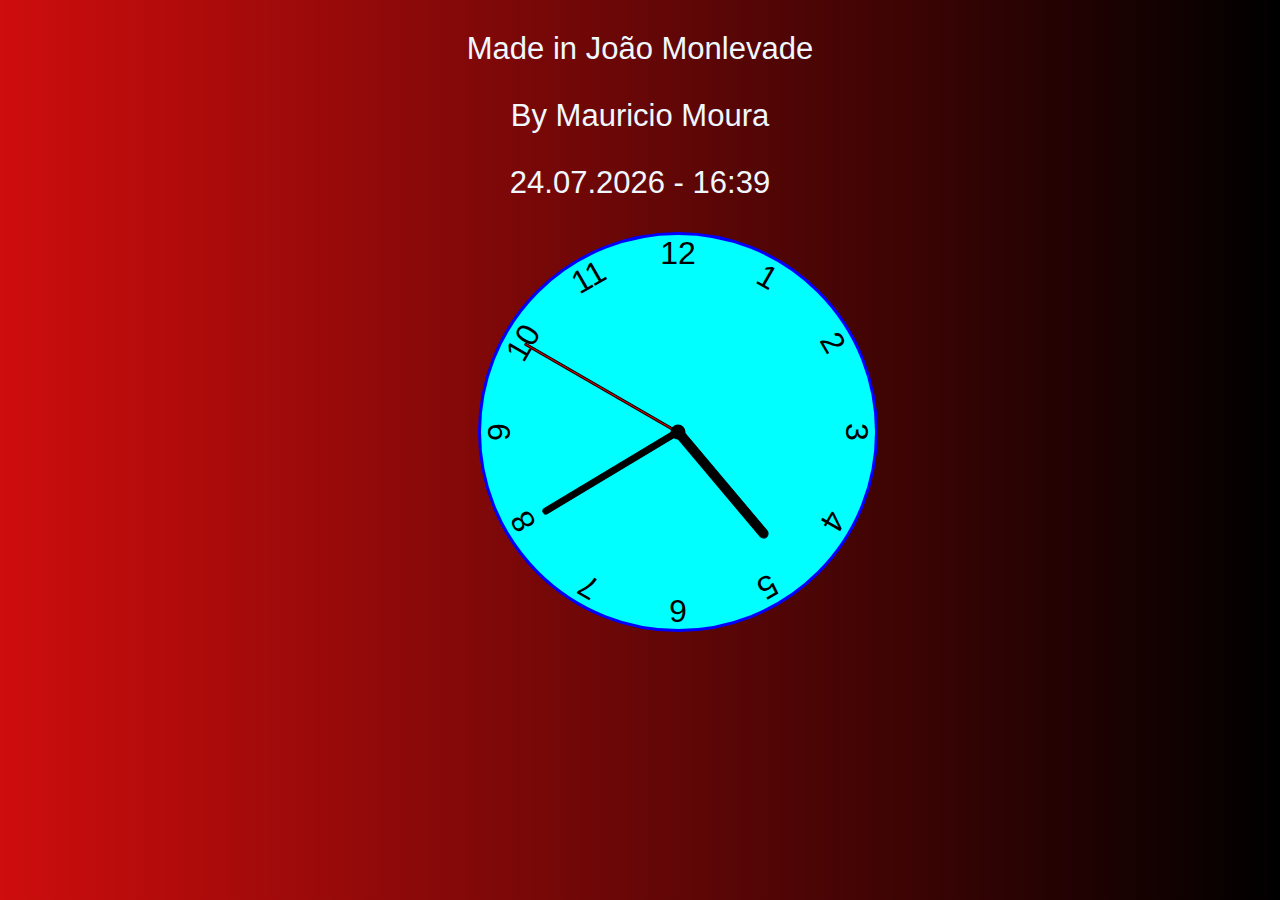
==== index.html @ 01a2ad24 "relogio original" ====
<!DOCTYPE html>
<html lang="en">
<head>
    <meta charset="UTF-8">
    <meta http-equiv="X-UA-Compatible" content="IE=edge">
    <meta name="viewport" content="width=device-width, initial-scale=1.0">
    <meta hhtp-equiv="X-UA-Compatible" content="ie=edge"> 
    <link rel="stylesheet" href="style.css">
    <script defer src="script.js"></script>
    <title>Portfolio</title>
</head>
<body>

<div class="criador">
        <p>Made in João Monlevade</p>
        <p>By Mauricio Moura</p>
        <p><span id="datetime"></span></p>
</div>

<div class="conteudo">


    <div>

    <script>
        var dt = new Date();
        document.getElementById("datetime").innerHTML = (("0"+dt.getDate()).slice(-2)) +"."+ (("0"+(dt.getMonth()+1)).slice(-2)) +"."+ (dt.getFullYear()) +" - "+
         (("0"+dt.getHours()).slice(-2)) +":"+ (("0"+dt.getMinutes()).slice(-2));
    </script>

    <div class="clock">
        <div class="hand hour"data-hour-hand></div>
        <div class="hand minute"data-minute-hand></div>
        <div class="hand second"data-second-hand></div>
        
        <div class="number number1">1</div>
        <div class="number number2">2</div>
        <div class="number number3">3</div>
        <div class="number number4">4</div>
        <div class="number number5">5</div>
        <div class="number number6">6</div>
        <div class="number number7">7</div>
        <div class="number number8">8</div>
        <div class="number number9">9</div>
        <div class="number number10">10</div>
        <div class="number number11">11</div>
        <div class="number number12">12</div>
    </div>

</div>
</body>
</html>
---- style.css ----
*, *::before, *::after{

    box-sizing: border-box;
    font-family: 'Segoe UI', Tahoma, Geneva, Verdana, sans-serif;
       


}

body{
    background: linear-gradient(to right, rgb(206, 13, 13), hsl(100, 100%, 0%));
    
   
}

.clock{
    width: 400px;
    height: 400px;
    background-color: aqua;
    
    border: 3px solid blue;
    position: absolute;
    border-radius: 50%;
    margin-left: 470px;
    

   
    
}

.clock .number{
    --rotation: 0;
    position: absolute;
    width: 100%;
    height: 100%;
    text-align: center;
    font-size: 2rem;
    transform: rotate(var(--rotation));
}

.clock .number1{--rotation:30deg}
.clock .number2{--rotation:60deg}
.clock .number3{--rotation:90deg}
.clock .number4{--rotation:120deg}
.clock .number5{--rotation:150deg}
.clock .number6{--rotation:180deg}
.clock .number7{--rotation:210deg}
.clock .number8{--rotation:240deg}
.clock .number9{--rotation:270deg}
.clock .number10{--rotation:300deg}
.clock .number11{--rotation:330deg}
.clock .number12{--rotation:360deg}

.clock .hand {
    --rotation: 0;
    position: absolute;
    bottom: 50%;
    left: 50%;
    border: 1px solid black;
    border-top-left-radius: 10px;
    border-top-right-radius: 10px;
    transform-origin: bottom;
    z-index: 10;
    transform: translateX(-50%) rotate(calc(var(--rotation) * 1deg));
  }

  .clock::after {
    content: '';
    position: absolute;
    background-color: black;
    z-index: 11;
    width: 15px;
    height: 15px;
    top: 50%;
    left: 50%;
    transform: translate(-50%, -50%);
    border-radius: 50%;
  }
  
  .clock .hand.second {
    width: 3px;
    height: 45%;
    background-color: red;
  }
  
  .clock .hand.minute {
    width: 7px;
    height: 40%;
    background-color: black;
  }
  
  .clock .hand.hour {
    width: 10px;
    height: 35%;
    background-color: black;
  }

  .criador{
    
    text-align: center;
  }

p{
  font-size: 31px;
  color: aliceblue;
}
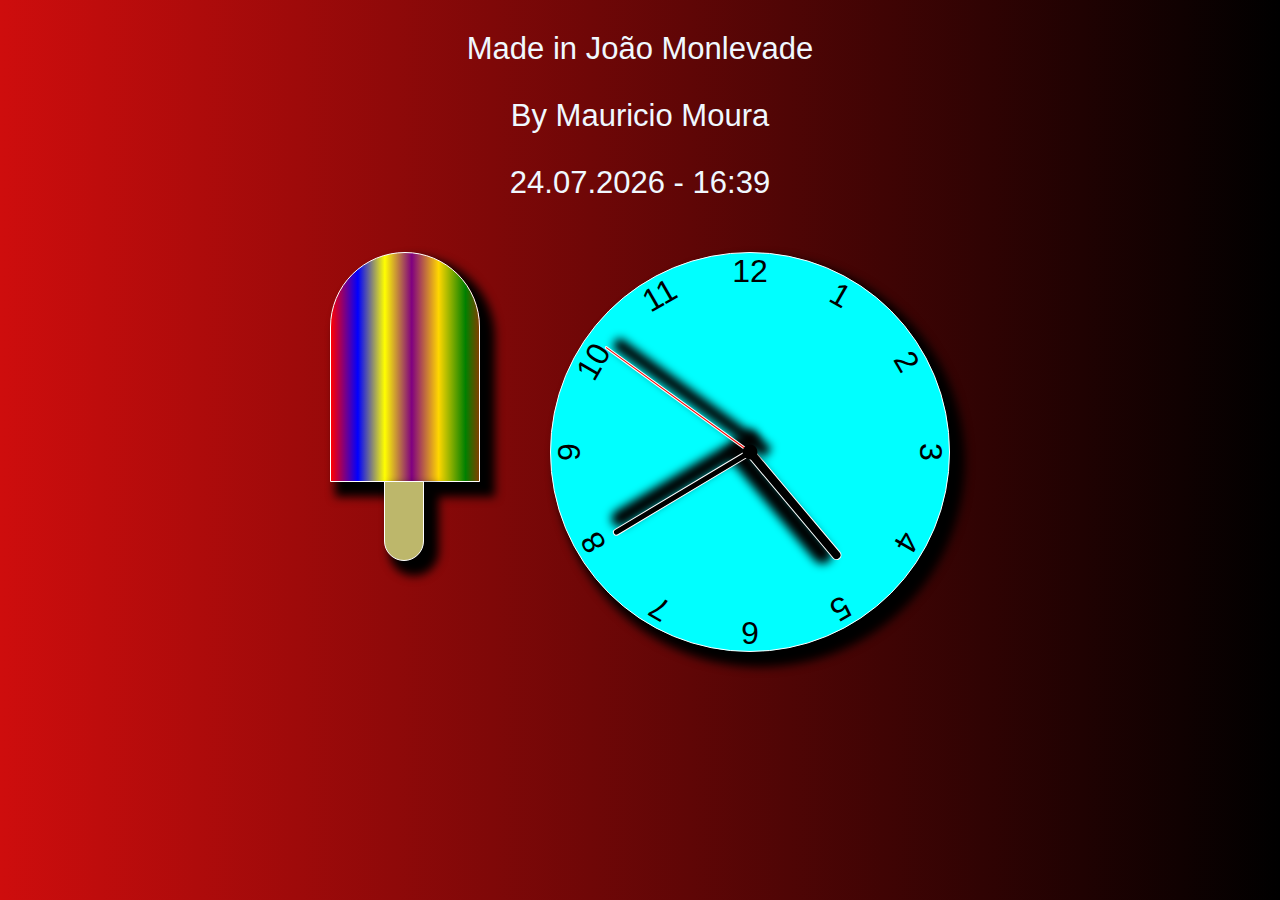
==== commit c9f24b95: "relogio e picole" ====
--- a/index.html
+++ b/index.html
@@ -18,6 +18,10 @@
 </div>
 
 <div class="conteudo">
+
+    <div class="popsicle">
+        <div class="palito"></div>
+    </div>
 
 
     <div>
--- a/style.css
+++ b/style.css
@@ -8,9 +8,15 @@
 }
 
 body{
-    background: linear-gradient(to right, rgb(206, 13, 13), hsl(100, 100%, 0%));
-    
-   
+    background: linear-gradient(to right, rgb(206, 13, 13), hsl(100, 100%, 0%)); 
+}
+
+.conteudo{
+    display: flex;
+    justify-content: center;
+    padding: 20px;
+    position: relative;
+    align-content:space-between;
 }
 
 .clock{
@@ -19,13 +25,39 @@
     background-color: aqua;
     
     border: 3px solid blue;
-    position: absolute;
+    position: relative;
     border-radius: 50%;
-    margin-left: 470px;
-    
+    margin-left: 70px;
+    border: solid white 1px;
+  box-shadow: 10px 10px 10px 5px black;
+}
 
-   
-    
+.popsicle{
+  width: 150px;
+  height: 230px;
+  border: 3px solid black;
+  border-top-left-radius: 75px;
+  border-top-right-radius: 75px;
+  position: relative;
+  border: solid white 1px;
+  box-shadow: 10px 10px 10px 5px black;
+  background: repeating-linear-gradient(
+      90deg,
+      red,
+      blue,
+      yellow,
+      purple,
+      gold,
+      green,
+      red,
+      blue,
+      yellow,
+      purple,
+      gold,
+      green
+  );
+  background-size: 200% 200%;
+  animation: popsicle-animation 5s linear infinite forwards;
 }
 
 .clock .number{
@@ -36,6 +68,7 @@
     text-align: center;
     font-size: 2rem;
     transform: rotate(var(--rotation));
+    
 }
 
 .clock .number1{--rotation:30deg}
@@ -62,6 +95,8 @@
     transform-origin: bottom;
     z-index: 10;
     transform: translateX(-50%) rotate(calc(var(--rotation) * 1deg));
+    border: solid white 1px;
+  box-shadow: 10px 10px 10px 5px black;
   }
 
   .clock::after {
@@ -110,6 +145,28 @@
 
 
 
+@keyframes popsicle-animation{
+  from{
+      background-position: 0% 0%;
+  }
+  to{
+      background-position: 100% 100%;
+  }
+}
+
+.palito{
+  width: 40px;
+  height: 80px;
+  border: 3px solid black;
+  position: absolute;
+  bottom: -80px;
+  left: 53px;
+  background-color:darkkhaki;
+  border-bottom-left-radius: 25px;
+  border-bottom-right-radius: 25px;
+  border: solid white 1px;
+  box-shadow: 10px 10px 10px 5px black;
+}
 
 
 
@@ -120,3 +177,4 @@
 
 
 
+
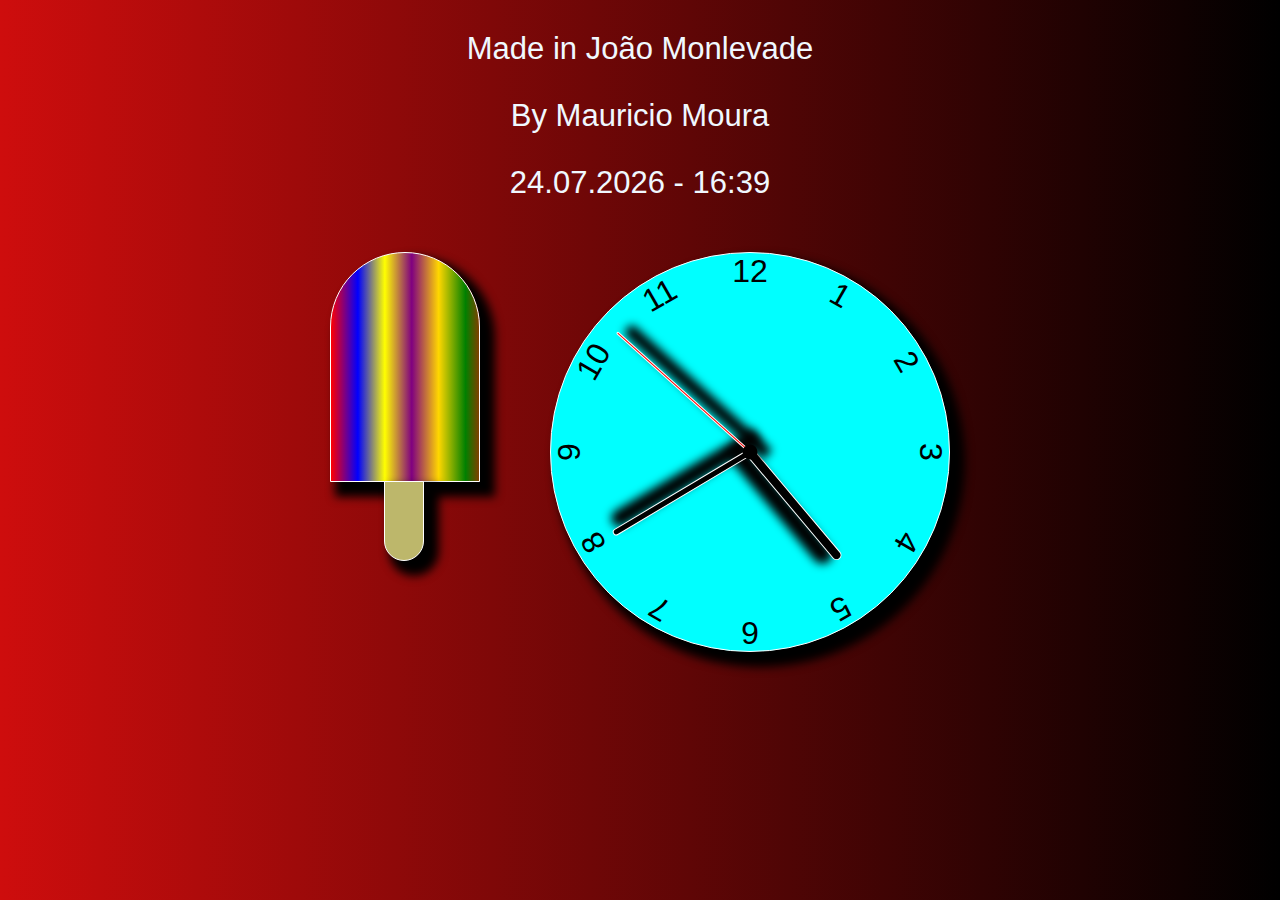
==== commit d6537eb3: "teste" ====
--- a/index.html
+++ b/index.html
@@ -8,6 +8,7 @@
     <link rel="stylesheet" href="style.css">
     <script defer src="script.js"></script>
     <title>Portfolio</title>
+    
 </head>
 <body>
 
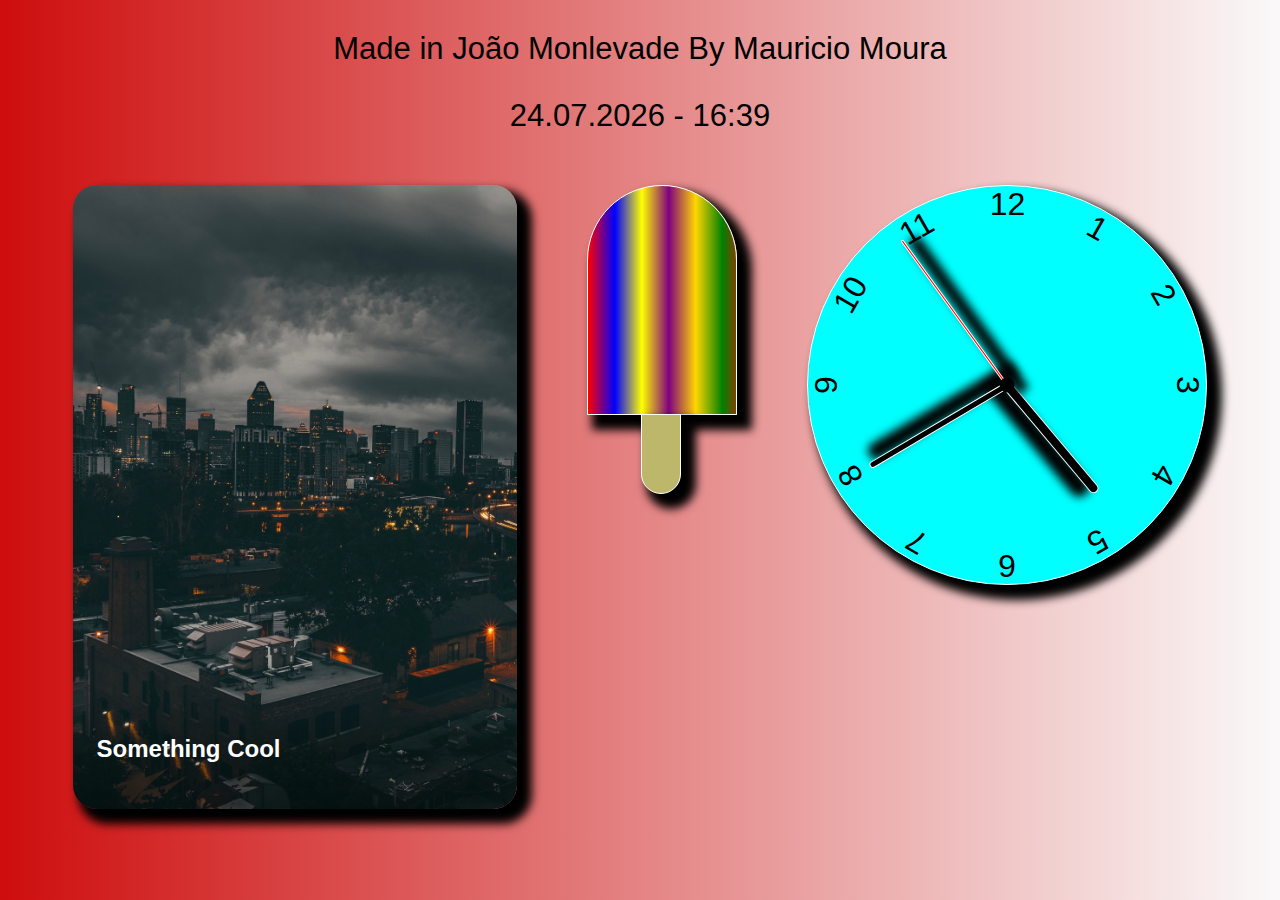
==== commit 1abb1367: "add fun card" ====
--- a/index.html
+++ b/index.html
@@ -8,17 +8,27 @@
     <link rel="stylesheet" href="style.css">
     <script defer src="script.js"></script>
     <title>Portfolio</title>
-    
+   
 </head>
 <body>
 
 <div class="criador">
-        <p>Made in João Monlevade</p>
-        <p>By Mauricio Moura</p>
+        <p>Made in João Monlevade By Mauricio Moura</p>
+        <p></p>
         <p><span id="datetime"></span></p>
 </div>
 
 <div class="conteudo">
+
+
+    <div class="card">
+        <div class="card-content">
+            <h2 class="card-title">Something Cool</h2>
+            <p class="card-body">Lorem ipsum dolor, sit amet consectetur adipisicing elit.
+             Fuga possimus placeat itaque.</p>
+            <a href="#" class="button">Learn More</a>
+        </div>
+    </div>
 
     <div class="popsicle">
         <div class="palito"></div>
--- a/style.css
+++ b/style.css
@@ -1,22 +1,29 @@
+
+:root{
+  --clr-neutral-900: hsl(207, 19%, 9%);
+  --clr-neutral-100: hsl(0, 0%, 100%);
+  --clr-accent-400: hsl(142, 90%, 61%);
+}
+
 *, *::before, *::after{
 
     box-sizing: border-box;
     font-family: 'Segoe UI', Tahoma, Geneva, Verdana, sans-serif;
        
-
-
 }
 
 body{
-    background: linear-gradient(to right, rgb(206, 13, 13), hsl(100, 100%, 0%)); 
+    background: linear-gradient(to right, rgb(206, 13, 13), hsl(0, 9%, 98%)); 
 }
 
 .conteudo{
+  
     display: flex;
     justify-content: center;
     padding: 20px;
     position: relative;
-    align-content:space-between;
+    align-content:space-between; 
+    
 }
 
 .clock{
@@ -41,6 +48,7 @@
   position: relative;
   border: solid white 1px;
   box-shadow: 10px 10px 10px 5px black;
+  margin-left: 70px;
   background: repeating-linear-gradient(
       90deg,
       red,
@@ -137,13 +145,8 @@
 
 p{
   font-size: 31px;
-  color: aliceblue;
-}
-
-
-
-
-
+  color: black;
+}
 
 @keyframes popsicle-animation{
   from{
@@ -166,15 +169,128 @@
   border-bottom-right-radius: 25px;
   border: solid white 1px;
   box-shadow: 10px 10px 10px 5px black;
-}
-
-
-
-
-
-
-
-
-
-
-
+ 
+}
+
+.card{
+  
+  color: white;
+  background-image: url(bg.jpg);
+  background-size: cover;
+  padding: 18rem 0 0;
+  max-width: 50ch;
+  
+  border-radius: 1.5rem; 
+  overflow: hidden;
+  box-shadow: 10px 10px 10px 5px black;
+  transition: transform 400ms ease;
+}
+
+.card:hover{
+  transform: scale(1.05)
+}
+
+.card-body{
+  text-align: justify;
+  color: rgb(255 255 255 / 0.85)
+}
+
+.card-content{
+  --padding: 1.5rem;
+  padding: var(--padding);
+  background: linear-gradient(
+      hsl(0 0% 0% /0),
+      hsl(20 0% 0% /.3)20%,
+      hsl(0 0% 0% /1) 
+  );
+}
+
+.card-title{
+  position: relative;
+  width: max-content;
+}
+
+.card-title::after{
+  content: "";
+  position: absolute;
+  height: 4px;
+  width: calc(100% + var(--padding));
+  left: calc(var(--padding)*-1);
+  bottom: 0;
+  background: greenyellow;
+  
+  transform-origin: left;
+  transition: transform 500ms ease;
+}
+
+.card:hover .card-title::after{
+  transform: scaleX(1);
+}
+
+@media(hover) {
+  .card-content{
+      transform: translateY(65%);
+      transition: transform 500ms ease;
+  }
+.card:hover .card-content,
+.card:focus-within .card-content{
+  transform: translateY(0);
+  transition-delay: 500ms;
+  }
+
+.card-content > *:not(.card-title){
+  opacity: 0;
+  transition: opacity 500ms ease;
+  }
+
+.card:hover .card-content > *:not(.card-title){
+  opacity: 1;
+  transition-delay: 600ms;
+  }
+  .card:focus-within .card-content{
+      transition-duration: 0ms;
+  }
+
+  .card-title::after{
+      transform: scaleX(0);
+  }
+}
+
+.button{
+  cursor: pointer;
+  display: inline-block;
+  text-decoration: none;
+  color: var(--clr-neutral-900);
+  background-color: var(--clr-accent-400);
+  padding: .5em 1.25em;
+  border-radius: 1.5em;
+}
+
+.button:hover,
+.buton:focus{
+  background-color: greenyellow;
+}
+
+@media(prefers-reduced-motion: reduce){
+  *,
+  *::before,
+  *::after{
+      animation-duration: 0.01ms !important;
+      animation-iteration-count: 1 !important;
+      transition-duration: 0.01ms !important;
+      scroll-behavior: auto !important;
+      transition-delay: 0ms !important;
+  }
+}
+
+
+
+
+
+
+
+
+
+
+
+
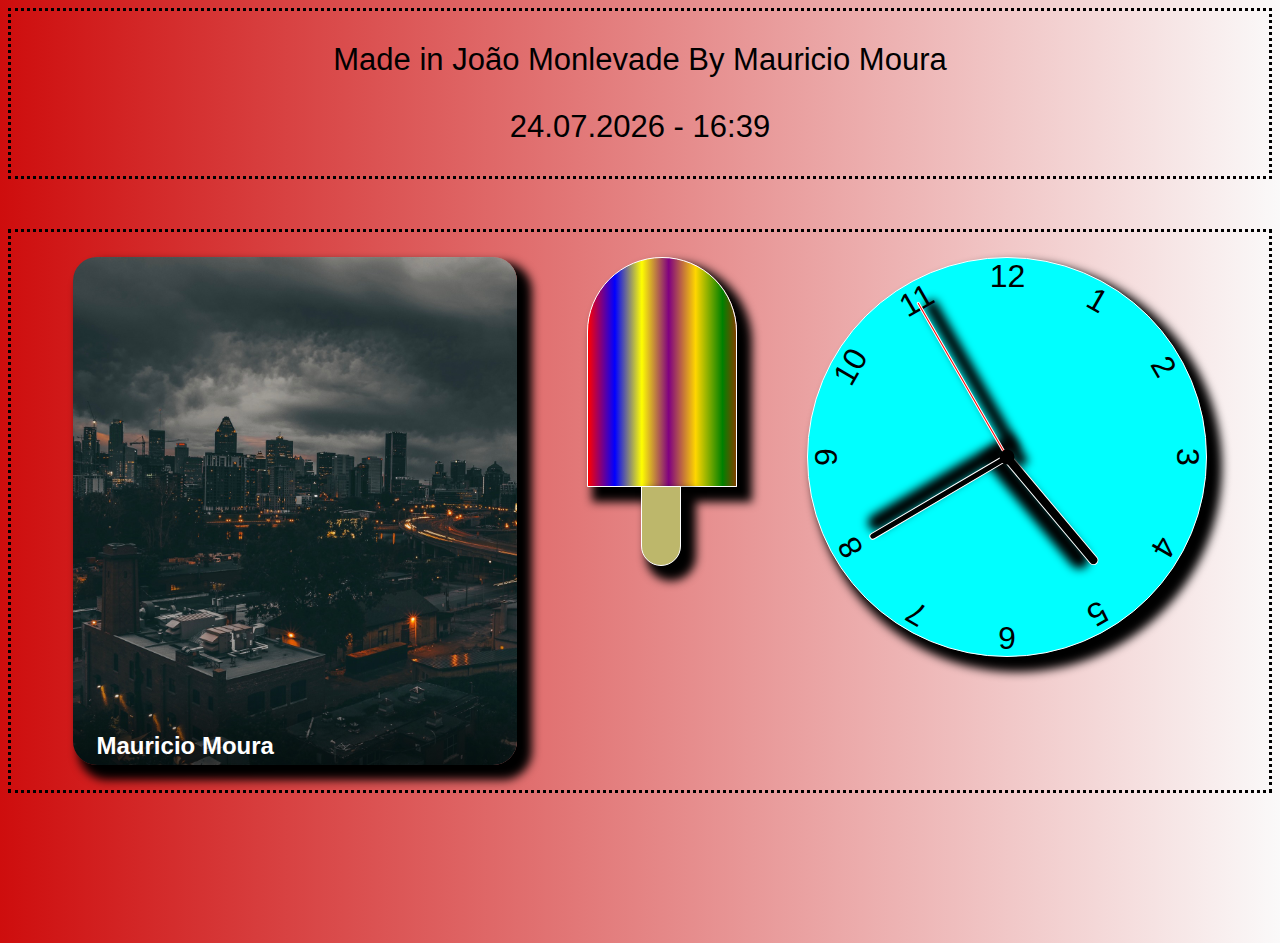
==== commit b3b640aa: "changes on card" ====
--- a/index.html
+++ b/index.html
@@ -23,9 +23,8 @@
 
     <div class="card">
         <div class="card-content">
-            <h2 class="card-title">Something Cool</h2>
-            <p class="card-body">Lorem ipsum dolor, sit amet consectetur adipisicing elit.
-             Fuga possimus placeat itaque.</p>
+            <h2 class="card-title">Mauricio Moura</h2>
+            <p class="card-body">Graduating in computer engeneering, working and studying web development with emphasis in UI/UX design.</p>
             <a href="#" class="button">Learn More</a>
         </div>
     </div>
@@ -35,7 +34,7 @@
     </div>
 
 
-    <div>
+   
 
     <script>
         var dt = new Date();
@@ -47,7 +46,6 @@
         <div class="hand hour"data-hour-hand></div>
         <div class="hand minute"data-minute-hand></div>
         <div class="hand second"data-second-hand></div>
-        
         <div class="number number1">1</div>
         <div class="number number2">2</div>
         <div class="number number3">3</div>
--- a/style.css
+++ b/style.css
@@ -20,17 +20,16 @@
   
     display: flex;
     justify-content: center;
-    padding: 20px;
-    position: relative;
-    align-content:space-between; 
-    
+    margin-bottom: 150px;
+    border-style: dotted;
+    padding: 25px;
+  
 }
 
 .clock{
     width: 400px;
     height: 400px;
     background-color: aqua;
-    
     border: 3px solid blue;
     position: relative;
     border-radius: 50%;
@@ -68,6 +67,21 @@
   animation: popsicle-animation 5s linear infinite forwards;
 }
 
+.card{
+  
+  color: white;
+  background-image: url(bg.jpg);
+  background-size: cover;
+  padding: 18rem 0 0;
+  max-width: 50ch;
+  border-radius: 1.5rem; 
+  overflow: hidden;
+  box-shadow: 10px 10px 10px 5px black;
+  transition: transform 400ms ease;
+ 
+}
+
+
 .clock .number{
     --rotation: 0;
     position: absolute;
@@ -92,6 +106,7 @@
 .clock .number11{--rotation:330deg}
 .clock .number12{--rotation:360deg}
 
+
 .clock .hand {
     --rotation: 0;
     position: absolute;
@@ -139,8 +154,10 @@
   }
 
   .criador{
-    
+  
     text-align: center;
+    border-style: dotted;
+    margin-bottom: 50px;
   }
 
 p{
@@ -172,26 +189,13 @@
  
 }
 
-.card{
-  
-  color: white;
-  background-image: url(bg.jpg);
-  background-size: cover;
-  padding: 18rem 0 0;
-  max-width: 50ch;
-  
-  border-radius: 1.5rem; 
-  overflow: hidden;
-  box-shadow: 10px 10px 10px 5px black;
-  transition: transform 400ms ease;
-}
-
 .card:hover{
   transform: scale(1.05)
 }
 
 .card-body{
-  text-align: justify;
+  text-align:justify;
+  font-size: medium;
   color: rgb(255 255 255 / 0.85)
 }
 
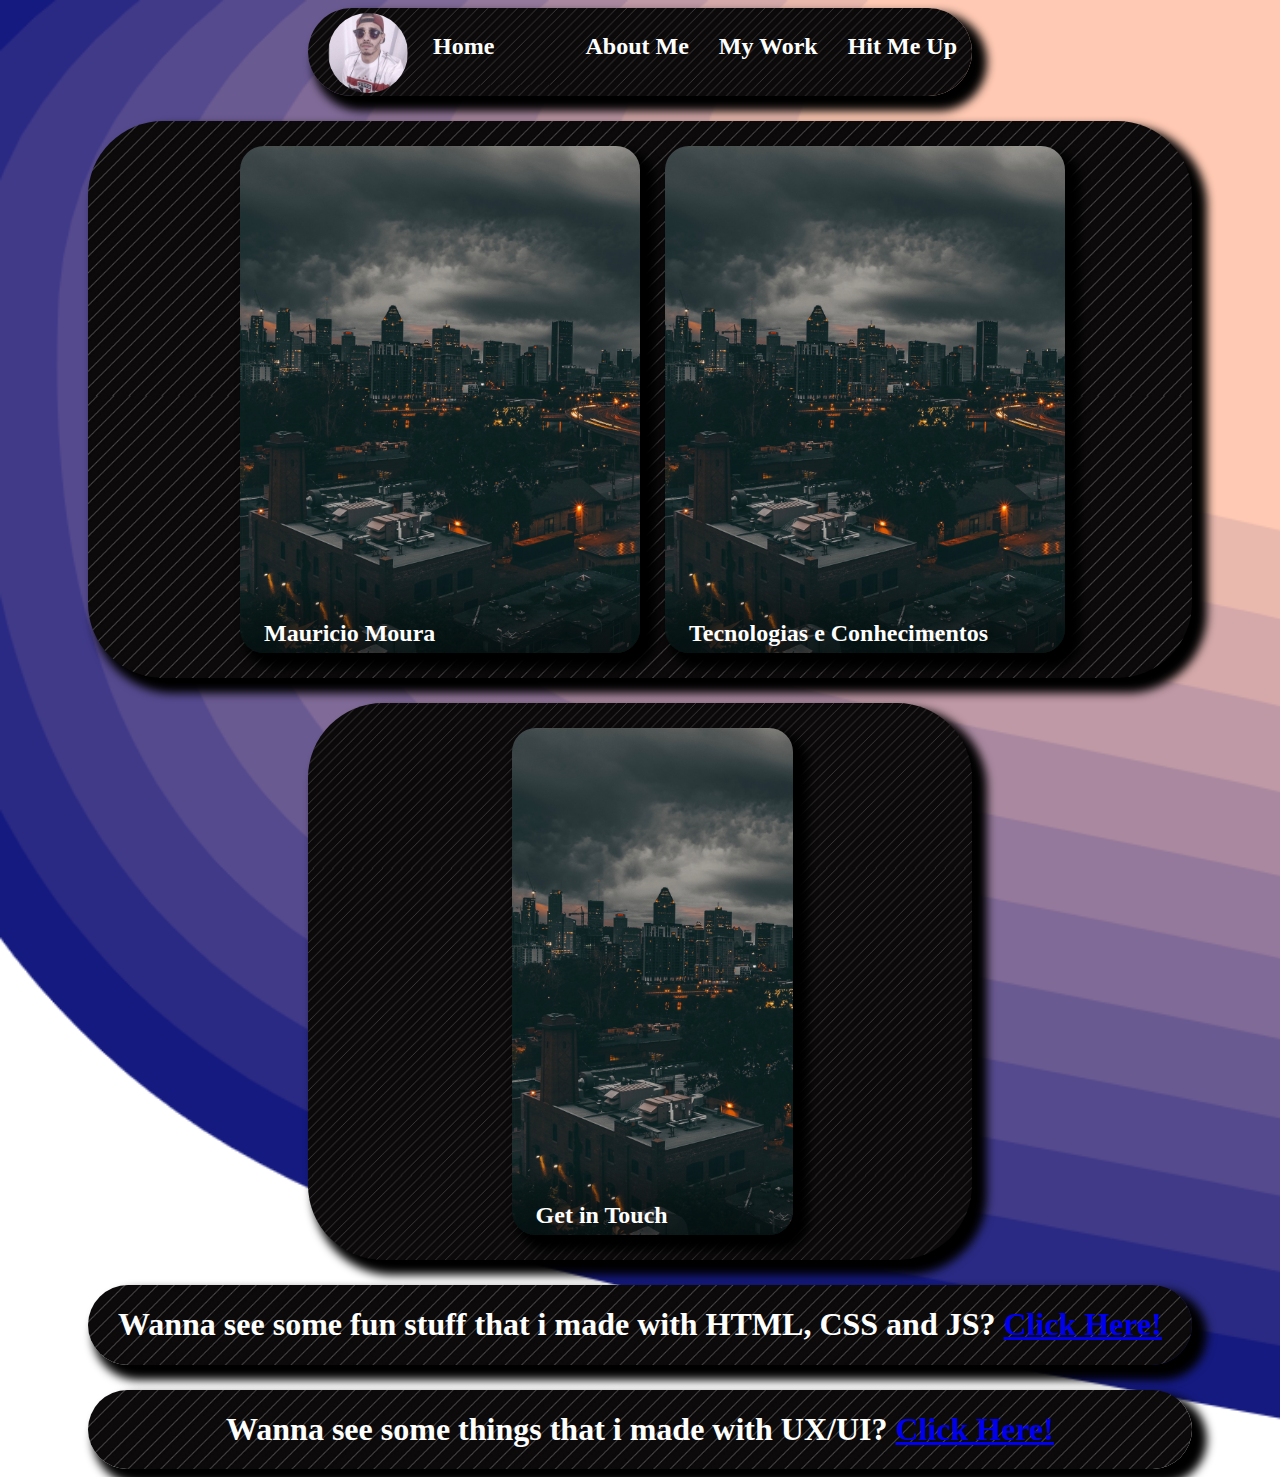
==== commit 6145ca69: "mass change" ====
--- a/index.html
+++ b/index.html
@@ -4,62 +4,65 @@
     <meta charset="UTF-8">
     <meta http-equiv="X-UA-Compatible" content="IE=edge">
     <meta name="viewport" content="width=device-width, initial-scale=1.0">
-    <meta hhtp-equiv="X-UA-Compatible" content="ie=edge"> 
+    <title>Portfolio V2</title>
     <link rel="stylesheet" href="style.css">
-    <script defer src="script.js"></script>
-    <title>Portfolio</title>
-   
 </head>
 <body>
+    <header>
+        <div class="headerleft">
+            <img class="perfil" src="eu.jpg" alt="eu">
+            <h2><a href="/index.html">Home</a></h2>
+            
+        </div>  
 
-<div class="criador">
-        <p>Made in João Monlevade By Mauricio Moura</p>
-        <p></p>
-        <p><span id="datetime"></span></p>
-</div>
-
-<div class="conteudo">
+        <div class="headerright">
+            <h2><a href="#">About Me</a></h2>
+            <h2><a href="#">My Work</a></h2>
+            <h2><a href="#AboutMe2">Hit Me Up</a></h2>
+        </div>  
+    </header>
 
 
-    <div class="card">
-        <div class="card-content">
-            <h2 class="card-title">Mauricio Moura</h2>
-            <p class="card-body">Graduating in computer engeneering, working and studying web development with emphasis in UI/UX design.</p>
-            <a href="#" class="button">Learn More</a>
+    <div class="AboutMe">
+        <div class="card">
+            <div class="card-content">
+                <h2 class="card-title">Mauricio Moura</h2>
+                <p class="card-body">Graduating in computer engeneering, working and studying web development with emphasis in UI/UX design.</p>
+                <a href="https://github.com/mauriciomoura8" class="button" target="_blank">Learn More</a>
+            </div>
+        </div>
+        <div class="card">
+            <div class="card-content">
+                <h2 class="card-title">Tecnologias e Conhecimentos</h2>
+                <p class="card-body">Graduating in computer engeneering, working and studying web development with emphasis in UI/UX design.</p>
+                <a href="https://github.com/mauriciomoura8" class="button" target="_blank">Learn More</a>
+            </div>
         </div>
     </div>
 
-    <div class="popsicle">
-        <div class="palito"></div>
+    <div class="AboutMe2">
+        <div class="card">
+            <div class="card-content">
+                <h2 class="card-title">Get in Touch</h2>
+                <p class="card-body">
+                    <ul>
+                        <li>mauricio_rockr@hotmail.com</li>
+                        <li>(31)99494-2690</li>
+                        <li>github.com/mauriciomoura8</li>
+                    </ul>
+                </p>
+                <a href="https://www.instagram.com/mauricio_moura8/" class="button" target="_blank">Learn More</a>
+            </div>
+        </div>
     </div>
 
-
-   
-
-    <script>
-        var dt = new Date();
-        document.getElementById("datetime").innerHTML = (("0"+dt.getDate()).slice(-2)) +"."+ (("0"+(dt.getMonth()+1)).slice(-2)) +"."+ (dt.getFullYear()) +" - "+
-         (("0"+dt.getHours()).slice(-2)) +":"+ (("0"+dt.getMinutes()).slice(-2));
-    </script>
-
-    <div class="clock">
-        <div class="hand hour"data-hour-hand></div>
-        <div class="hand minute"data-minute-hand></div>
-        <div class="hand second"data-second-hand></div>
-        <div class="number number1">1</div>
-        <div class="number number2">2</div>
-        <div class="number number3">3</div>
-        <div class="number number4">4</div>
-        <div class="number number5">5</div>
-        <div class="number number6">6</div>
-        <div class="number number7">7</div>
-        <div class="number number8">8</div>
-        <div class="number number9">9</div>
-        <div class="number number10">10</div>
-        <div class="number number11">11</div>
-        <div class="number number12">12</div>
+    <div class="funstuff">
+        <h1>Wanna see some fun stuff that i made with HTML, CSS and JS? <a href="#">Click Here!</a></h1>
     </div>
 
-</div>
+    <div class="funstuff2">
+        <h1>Wanna see some things that i made with UX/UI? <a href="#">Click Here!</a></h1>
+    </div>
+
 </body>
 </html>--- a/style.css
+++ b/style.css
@@ -1,300 +1,261 @@
-
 :root{
-  --clr-neutral-900: hsl(207, 19%, 9%);
-  --clr-neutral-100: hsl(0, 0%, 100%);
-  --clr-accent-400: hsl(142, 90%, 61%);
-}
-
-*, *::before, *::after{
-
-    box-sizing: border-box;
-    font-family: 'Segoe UI', Tahoma, Geneva, Verdana, sans-serif;
+    --clr-neutral-900: hsl(207, 19%, 9%);
+    --clr-neutral-100: hsl(0, 0%, 100%);
+    --clr-accent-400: hsl(142, 90%, 61%);
+  }
+
+  *, *::before, *::after{
+
+    font-family:Cambria, Cochin, Georgia, Times, 'Times New Roman', serif;
        
 }
 
 body{
-    background: linear-gradient(to right, rgb(206, 13, 13), hsl(0, 9%, 98%)); 
-}
-
-.conteudo{
-  
-    display: flex;
+    background-image: url("change.png");
+    background-repeat: no-repeat;
+    background-size: cover;    
+}
+
+header{
+    display: flex;
+    text-decoration: none;
+    justify-content: space-between;
+    width: auto;
+    height: auto;
+    border-radius: 75px;
+    background-image: url("pattern.jpg");
+    background-repeat: no-repeat;
+    background-size: cover;
+    height: 200;
+    box-shadow: 10px 10px 10px 5px black;
+    text-decoration: none;
+    margin-right: 300px;
+    margin-left: 300px;
+    
+  }
+
+.headerleft{
+    display: flex;
+    justify-content: space-between;
+    margin-top: 5px;
+    margin-left: 20px;
+    margin-bottom: 3px;
+}
+
+header h2{
+    margin-left: 25px;
+    margin-right: 5px;
+}
+
+.headerright{
+    color: white;
+    display: flex;
+    justify-content: space-between;
+    justify-content: space-around;
+    margin-top: 5px;
+    margin-left: 20px;
+    margin-right: 10px;
+}
+
+header a{
+  color: white;
+    text-decoration: none;
+}
+
+/* .headerright .headerleft a{
+  text-decoration: none;
+  color:white;
+} */
+
+/* .headerleft a{
+  text-decoration: none;
+  color: white;
+} */
+
+.perfil{
+    border-radius: 200px;
+    max-width: 80px;
+    /* margin-left: 20px;
+    margin-top: 8px; */
+}
+
+.AboutMe{
+    display: flex;
+    background-color: white;
+    margin-top: 25px;
     justify-content: center;
-    margin-bottom: 150px;
-    border-style: dotted;
-    padding: 25px;
-  
-}
-
-.clock{
-    width: 400px;
-    height: 400px;
-    background-color: aqua;
-    border: 3px solid blue;
+    overflow: hidden;
+    background-image: url("pattern.jpg");
+    background-size: cover;
+    border-radius: 75px;
+    margin-right: 80px;
+    margin-left: 80px;
+    box-shadow: 10px 10px 10px 5px black;
+}
+
+.AboutMe2{
+    display: flex;
+    background-color: white;
+    margin-top: 25px;
+    justify-content: center;
+    overflow: hidden;
+    background-image: url("pattern.jpg");
+    background-size: cover;
+    border-radius: 75px;
+    margin-right: 300px;
+    margin-left: 300px;
+    box-shadow: 10px 10px 10px 5px black;
+}
+
+.funstuff{
+    color: white;
+    text-decoration: none;
+    text-align: center;
+    display: flex;
+    margin-top: 25px;
+    justify-content: center;
+    overflow: hidden;
+    background-image: url("pattern.jpg");
+    background-size: cover;
+    border-radius: 75px;
+    margin-right: 80px;
+    margin-left: 80px;
+    box-shadow: 10px 10px 10px 5px black;
+  
+}
+
+.funstuff2{
+  color: white;
+  text-decoration: none;
+  text-align: center;
+  display: flex;
+  margin-top: 25px;
+  justify-content: center;
+  overflow: hidden;
+  background-image: url("pattern.jpg");
+  background-size: cover;
+  border-radius: 75px;
+  margin-right: 80px;
+  margin-left: 80px;
+  box-shadow: 10px 10px 10px 5px black;
+
+}
+
+.funstuff .funstuff2 a{
+  text-decoration: none;
+  color: orange;
+}
+
+.card{
+    color: white;
+    background-image: url(bg.jpg);
+    background-size: cover;
+    padding: 18rem 0 0;
+    max-width: 50ch;
+    border-radius: 1.5rem; 
+    overflow: hidden;
+    box-shadow: 10px 10px 10px 5px black;
+    transition: transform 400ms ease;
+    margin-top: 25px;
+    margin-left: 25px;
+    margin-bottom: 25px;
+  }
+  
+  .card:hover{
+    transform: scale(1.05)
+  }
+  
+  .card-body{
+    text-align:justify;
+    font-size: medium;
+    color: rgb(255 255 255 / 0.85)
+  }
+  
+  .card-content{
+    --padding: 1.5rem;
+    padding: var(--padding);
+    background: linear-gradient(
+        hsl(0 0% 0% /0),
+        hsl(20 0% 0% /.3)20%,
+        hsl(0 0% 0% /1) 
+    );
+  }
+  
+  .card-title{
     position: relative;
-    border-radius: 50%;
-    margin-left: 70px;
-    border: solid white 1px;
-  box-shadow: 10px 10px 10px 5px black;
-}
-
-.popsicle{
-  width: 150px;
-  height: 230px;
-  border: 3px solid black;
-  border-top-left-radius: 75px;
-  border-top-right-radius: 75px;
-  position: relative;
-  border: solid white 1px;
-  box-shadow: 10px 10px 10px 5px black;
-  margin-left: 70px;
-  background: repeating-linear-gradient(
-      90deg,
-      red,
-      blue,
-      yellow,
-      purple,
-      gold,
-      green,
-      red,
-      blue,
-      yellow,
-      purple,
-      gold,
-      green
-  );
-  background-size: 200% 200%;
-  animation: popsicle-animation 5s linear infinite forwards;
-}
-
-.card{
-  
-  color: white;
-  background-image: url(bg.jpg);
-  background-size: cover;
-  padding: 18rem 0 0;
-  max-width: 50ch;
-  border-radius: 1.5rem; 
-  overflow: hidden;
-  box-shadow: 10px 10px 10px 5px black;
-  transition: transform 400ms ease;
- 
-}
-
-
-.clock .number{
-    --rotation: 0;
+    width: max-content;
+  }
+  
+  .card-title::after{
+    content: "";
     position: absolute;
-    width: 100%;
-    height: 100%;
-    text-align: center;
-    font-size: 2rem;
-    transform: rotate(var(--rotation));
-    
-}
-
-.clock .number1{--rotation:30deg}
-.clock .number2{--rotation:60deg}
-.clock .number3{--rotation:90deg}
-.clock .number4{--rotation:120deg}
-.clock .number5{--rotation:150deg}
-.clock .number6{--rotation:180deg}
-.clock .number7{--rotation:210deg}
-.clock .number8{--rotation:240deg}
-.clock .number9{--rotation:270deg}
-.clock .number10{--rotation:300deg}
-.clock .number11{--rotation:330deg}
-.clock .number12{--rotation:360deg}
-
-
-.clock .hand {
-    --rotation: 0;
-    position: absolute;
-    bottom: 50%;
-    left: 50%;
-    border: 1px solid black;
-    border-top-left-radius: 10px;
-    border-top-right-radius: 10px;
-    transform-origin: bottom;
-    z-index: 10;
-    transform: translateX(-50%) rotate(calc(var(--rotation) * 1deg));
-    border: solid white 1px;
-  box-shadow: 10px 10px 10px 5px black;
-  }
-
-  .clock::after {
-    content: '';
-    position: absolute;
-    background-color: black;
-    z-index: 11;
-    width: 15px;
-    height: 15px;
-    top: 50%;
-    left: 50%;
-    transform: translate(-50%, -50%);
-    border-radius: 50%;
-  }
-  
-  .clock .hand.second {
-    width: 3px;
-    height: 45%;
-    background-color: red;
-  }
-  
-  .clock .hand.minute {
-    width: 7px;
-    height: 40%;
-    background-color: black;
-  }
-  
-  .clock .hand.hour {
-    width: 10px;
-    height: 35%;
-    background-color: black;
-  }
-
-  .criador{
-  
-    text-align: center;
-    border-style: dotted;
-    margin-bottom: 50px;
-  }
-
-p{
-  font-size: 31px;
-  color: black;
-}
-
-@keyframes popsicle-animation{
-  from{
-      background-position: 0% 0%;
-  }
-  to{
-      background-position: 100% 100%;
-  }
-}
-
-.palito{
-  width: 40px;
-  height: 80px;
-  border: 3px solid black;
-  position: absolute;
-  bottom: -80px;
-  left: 53px;
-  background-color:darkkhaki;
-  border-bottom-left-radius: 25px;
-  border-bottom-right-radius: 25px;
-  border: solid white 1px;
-  box-shadow: 10px 10px 10px 5px black;
- 
-}
-
-.card:hover{
-  transform: scale(1.05)
-}
-
-.card-body{
-  text-align:justify;
-  font-size: medium;
-  color: rgb(255 255 255 / 0.85)
-}
-
-.card-content{
-  --padding: 1.5rem;
-  padding: var(--padding);
-  background: linear-gradient(
-      hsl(0 0% 0% /0),
-      hsl(20 0% 0% /.3)20%,
-      hsl(0 0% 0% /1) 
-  );
-}
-
-.card-title{
-  position: relative;
-  width: max-content;
-}
-
-.card-title::after{
-  content: "";
-  position: absolute;
-  height: 4px;
-  width: calc(100% + var(--padding));
-  left: calc(var(--padding)*-1);
-  bottom: 0;
-  background: greenyellow;
-  
-  transform-origin: left;
-  transition: transform 500ms ease;
-}
-
-.card:hover .card-title::after{
-  transform: scaleX(1);
-}
-
-@media(hover) {
-  .card-content{
-      transform: translateY(65%);
-      transition: transform 500ms ease;
-  }
-.card:hover .card-content,
-.card:focus-within .card-content{
-  transform: translateY(0);
-  transition-delay: 500ms;
-  }
-
-.card-content > *:not(.card-title){
-  opacity: 0;
-  transition: opacity 500ms ease;
-  }
-
-.card:hover .card-content > *:not(.card-title){
-  opacity: 1;
-  transition-delay: 600ms;
-  }
+    height: 4px;
+    width: calc(100% + var(--padding));
+    left: calc(var(--padding)*-1);
+    bottom: 0;
+    background: greenyellow;
+
+    transform-origin: left;
+    transition: transform 500ms ease;
+  }
+  
+  .card:hover .card-title::after{
+    transform: scaleX(1);
+  }
+  
+  @media(hover) {
+    .card-content{
+        transform: translateY(65%);
+        transition: transform 500ms ease;
+    }
+  .card:hover .card-content,
   .card:focus-within .card-content{
-      transition-duration: 0ms;
-  }
-
-  .card-title::after{
-      transform: scaleX(0);
-  }
-}
-
-.button{
-  cursor: pointer;
-  display: inline-block;
-  text-decoration: none;
-  color: var(--clr-neutral-900);
-  background-color: var(--clr-accent-400);
-  padding: .5em 1.25em;
-  border-radius: 1.5em;
-}
-
-.button:hover,
-.buton:focus{
-  background-color: greenyellow;
-}
-
-@media(prefers-reduced-motion: reduce){
-  *,
-  *::before,
-  *::after{
-      animation-duration: 0.01ms !important;
-      animation-iteration-count: 1 !important;
-      transition-duration: 0.01ms !important;
-      scroll-behavior: auto !important;
-      transition-delay: 0ms !important;
-  }
-}
-
-
-
-
-
-
-
-
-
-
-
-
+    transform: translateY(0);
+    transition-delay: 500ms;
+    }
+  
+  .card-content > *:not(.card-title){
+    opacity: 0;
+    transition: opacity 500ms ease;
+    }
+  
+  .card:hover .card-content > *:not(.card-title){
+    opacity: 1;
+    transition-delay: 600ms;
+    }
+    .card:focus-within .card-content{
+        transition-duration: 0ms;
+    }
+  
+    .card-title::after{
+        transform: scaleX(0);
+    }
+  }
+  
+  .button{
+    cursor: pointer;
+    display: inline-block;
+    text-decoration: none;
+    color: var(--clr-neutral-900);
+    background-color: var(--clr-accent-400);
+    padding: .5em 1.25em;
+    border-radius: 1.5em;
+  }
+  
+  .button:hover,
+  .buton:focus{
+    background-color: greenyellow;
+  }
+  
+  @media(prefers-reduced-motion: reduce){
+    *,
+    *::before,
+    *::after{
+        animation-duration: 0.01ms !important;
+        animation-iteration-count: 1 !important;
+        transition-duration: 0.01ms !important;
+        scroll-behavior: auto !important;
+        transition-delay: 0ms !important;
+    }
+  }
+  